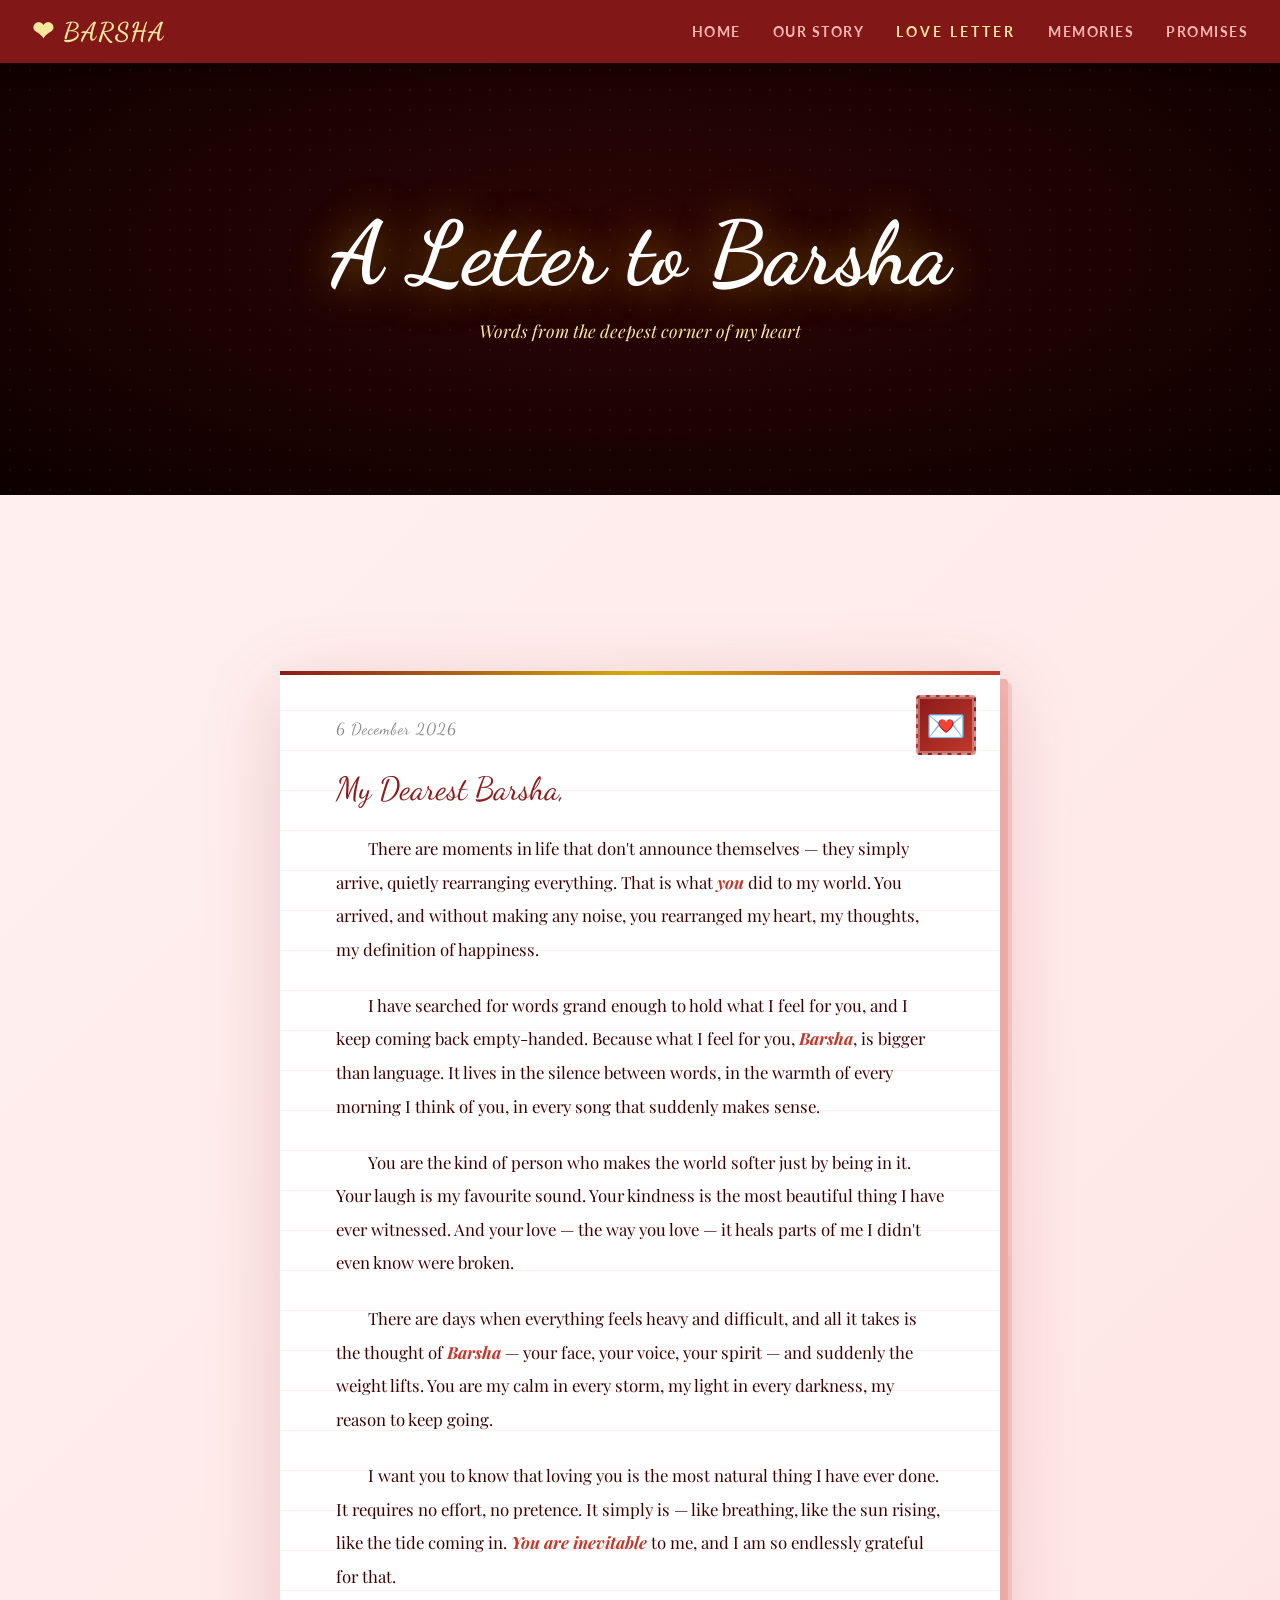
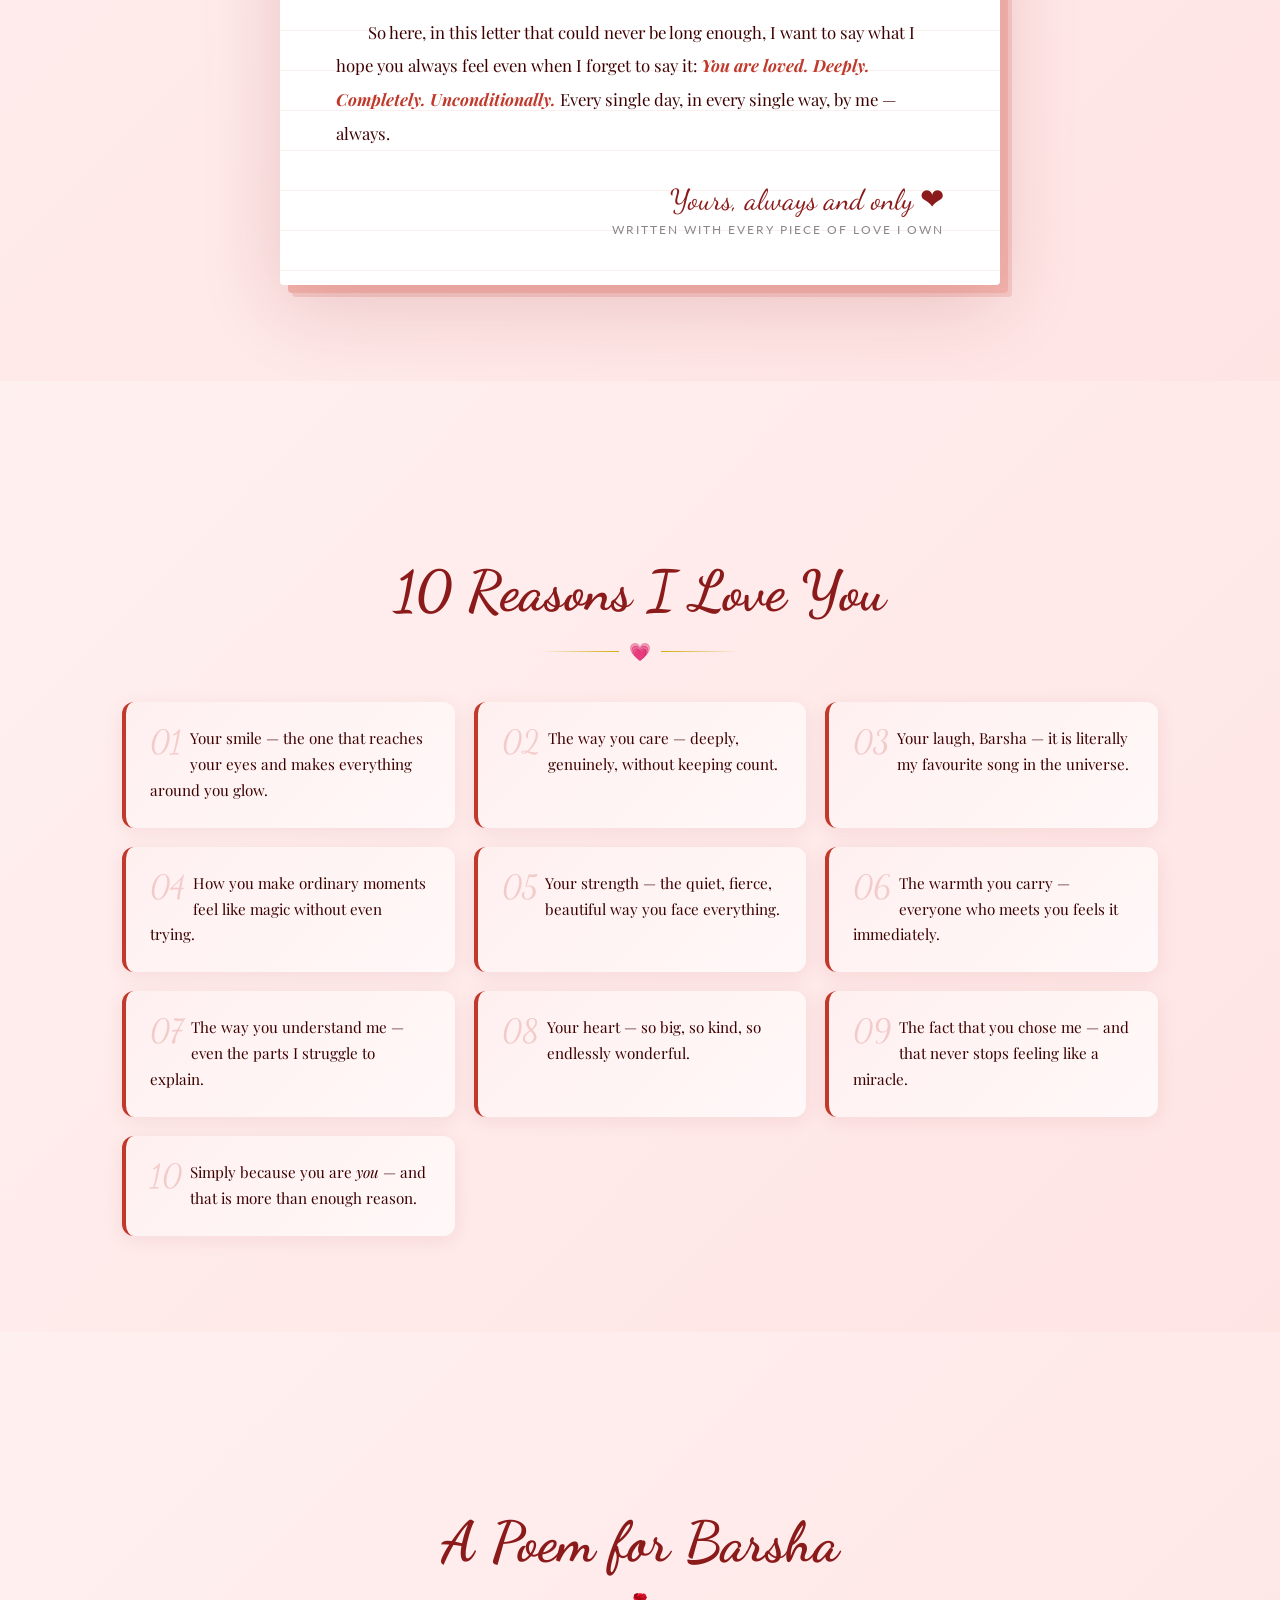
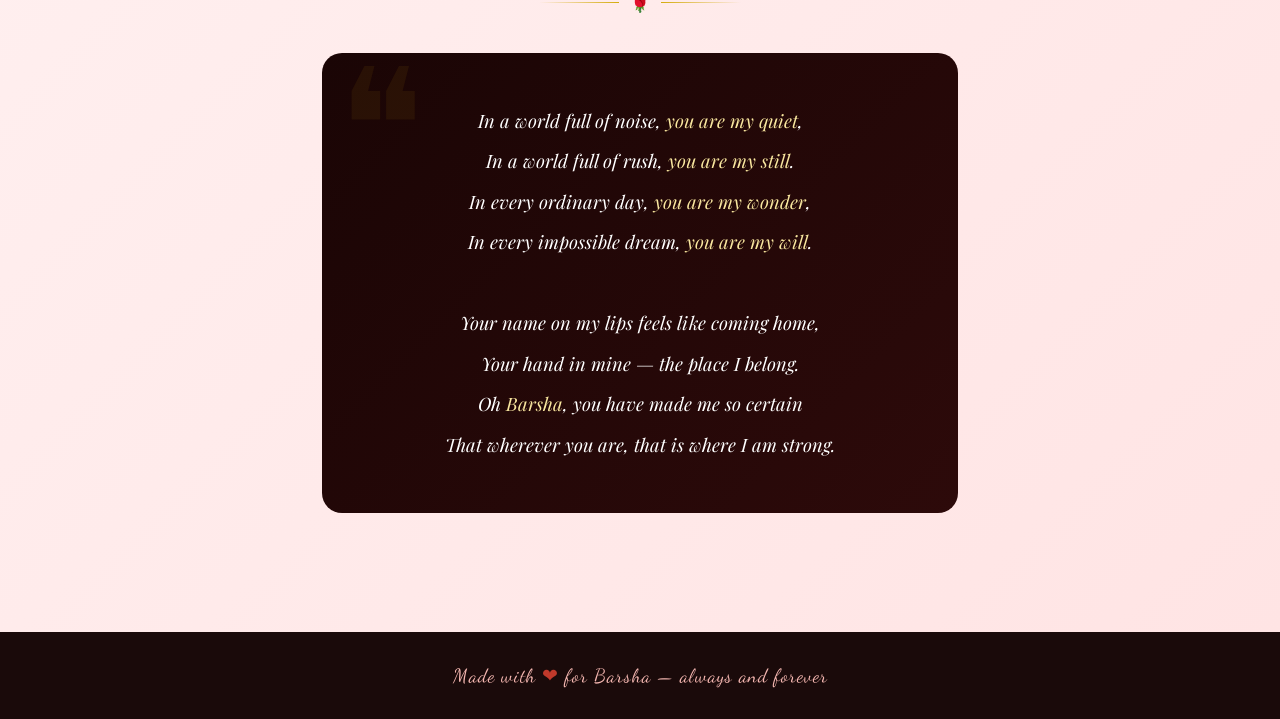
==== letter.html @ e2875b76 "💖 Launch: A romantic website for Barsha" ====
﻿<!DOCTYPE html>
<html lang="en">
<head>
  <meta charset="UTF-8" />
  <meta name="viewport" content="width=device-width, initial-scale=1.0" />
  <title>Love Letter — To Barsha</title>
  <link rel="stylesheet" href="style.css" />
  <style>
    .page-hero {
      min-height: 55vh; display: flex; align-items: center; justify-content: center;
      flex-direction: column; text-align: center;
      background: radial-gradient(ellipse at center, #2d0505 0%, #0d0000 100%);
      padding: 6rem 2rem 3rem; position: relative; overflow: hidden;
    }
    .page-hero::before {
      content: ""; position: absolute; inset: 0;
      background-image: radial-gradient(circle, rgba(212,172,13,0.08) 1px, transparent 1px);
      background-size: 20px 20px;
    }
    .page-hero h1 {
      font-family: "Dancing Script", cursive; font-size: clamp(2.5rem,8vw,5.5rem); color: #fff;
      text-shadow: 0 0 40px rgba(212,172,13,.6); position: relative; z-index: 1;
    }
    .page-hero p {
      font-family: "Playfair Display", serif; font-style: italic;
      color: #F9E79F; font-size: 1.1rem; margin-top: .8rem; position: relative; z-index: 1;
    }

    /* LETTER */
    .letter-wrapper {
      max-width: 720px; margin: 0 auto;
      background: #fff; border-radius: 4px;
      box-shadow: 0 20px 80px rgba(139,26,26,0.18), 8px 8px 0 #f5b7b1, 12px 12px 0 rgba(192,57,43,0.15);
      padding: 3rem 3.5rem; position: relative;
    }
    .letter-wrapper::before {
      content: ""; position: absolute; top: 0; left: 0; right: 0; height: 4px;
      background: linear-gradient(90deg, #8B1A1A, #D4AC0D, #C0392B);
    }
    .letter-stamp {
      position: absolute; top: 1.5rem; right: 1.5rem; width: 60px; height: 60px;
      background: linear-gradient(135deg, #8B1A1A, #C0392B); border-radius: 4px;
      display: flex; align-items: center; justify-content: center;
      font-size: 2rem; box-shadow: inset 0 0 0 2px rgba(255,255,255,0.3);
      border: 2px dashed rgba(255,255,255,0.5);
    }
    .letter-date {
      font-family: "Dancing Script", cursive; font-size: 1rem; color: #888;
      margin-bottom: 2rem; letter-spacing: 1px;
    }
    .letter-salutation {
      font-family: "Dancing Script", cursive; font-size: 2rem; color: #8B1A1A;
      margin-bottom: 1.5rem;
    }
    .letter-body p {
      font-family: "Playfair Display", serif; font-size: 1.05rem; line-height: 2;
      color: #3D0000; margin-bottom: 1.4rem; text-indent: 2rem;
    }
    .letter-body p span { color: #C0392B; font-style: italic; font-weight: 700; }
    .letter-sign {
      font-family: "Dancing Script", cursive; font-size: 1.8rem; color: #8B1A1A;
      margin-top: 2rem; text-align: right;
    }
    .letter-sign small { display: block; font-family: "Lato", sans-serif; font-size: .75rem; color: #888; letter-spacing: 2px; text-transform: uppercase; margin-top: .3rem; }

    /* PAPER LINES */
    .ruled-bg {
      background-image: repeating-linear-gradient(transparent, transparent 39px, rgba(192,57,43,0.08) 39px, rgba(192,57,43,0.08) 40px);
      background-size: 100% 40px;
    }

    /* REASONS */
    .reasons-grid {
      display: grid; grid-template-columns: repeat(auto-fit, minmax(250px, 1fr)); gap: 1.2rem;
    }
    .reason-card {
      background: linear-gradient(135deg, #fff0f0, #fff8f8); border-radius: 12px;
      padding: 1.5rem; border-left: 4px solid #C0392B;
      box-shadow: 0 4px 20px rgba(139,26,26,0.08);
      transition: transform .3s;
    }
    .reason-card:hover { transform: translateX(6px); }
    .reason-num {
      font-family: "Dancing Script", cursive; font-size: 2rem; color: rgba(192,57,43,0.2); float: left;
      margin-right: .5rem; line-height: 1;
    }
    .reason-text { font-family: "Playfair Display", serif; font-size: .95rem; color: #3D0000; line-height: 1.7; }

    /* POEM */
    .poem-wrap {
      background: linear-gradient(135deg, #1a0505, #2d0a0a); border-radius: 20px;
      padding: 3rem; text-align: center; position: relative; overflow: hidden;
    }
    .poem-wrap::before {
      content: "❝"; font-family: "Playfair Display", serif; font-size: 10rem;
      color: rgba(212,172,13,0.08); position: absolute; top: -1rem; left: 1rem; line-height: 1;
    }
    .poem-text {
      font-family: "Playfair Display", serif; font-style: italic;
      font-size: 1.15rem; line-height: 2.2; color: #fff; position: relative; z-index: 1;
    }
    .poem-text span { color: #F9E79F; }

    @media (max-width: 768px) {
      .letter-wrapper { padding: 2rem 1.5rem; }
    }
  </style>
</head>
<body>
  <div class="hearts-container" id="heartsContainer"></div>

  <nav>
    <a href="index.html" class="logo">❤ Barsha</a>
    <a href="index.html">Home</a>
    <a href="story.html">Our Story</a>
    <a href="letter.html" class="active">Love Letter</a>
    <a href="memories.html">Memories</a>
    <a href="promises.html">Promises</a>
  </nav>

  <!-- HERO -->
  <section class="page-hero">
    <h1>A Letter to Barsha</h1>
    <p>Words from the deepest corner of my heart</p>
  </section>

  <!-- LETTER -->
  <section class="bg-rose">
    <div class="section">
      <div class="letter-wrapper ruled-bg reveal">
        <div class="letter-stamp">💌</div>
        <div class="letter-date" id="letterDate">Loading date...</div>
        <div class="letter-salutation">My Dearest Barsha,</div>

        <div class="letter-body">
          <p>There are moments in life that don't announce themselves — they simply arrive, quietly rearranging everything. That is what <span>you</span> did to my world. You arrived, and without making any noise, you rearranged my heart, my thoughts, my definition of happiness.</p>

          <p>I have searched for words grand enough to hold what I feel for you, and I keep coming back empty-handed. Because what I feel for you, <span>Barsha</span>, is bigger than language. It lives in the silence between words, in the warmth of every morning I think of you, in every song that suddenly makes sense.</p>

          <p>You are the kind of person who makes the world softer just by being in it. Your laugh is my favourite sound. Your kindness is the most beautiful thing I have ever witnessed. And your love — the way you love — it heals parts of me I didn't even know were broken.</p>

          <p>There are days when everything feels heavy and difficult, and all it takes is the thought of <span>Barsha</span> — your face, your voice, your spirit — and suddenly the weight lifts. You are my calm in every storm, my light in every darkness, my reason to keep going.</p>

          <p>I want you to know that loving you is the most natural thing I have ever done. It requires no effort, no pretence. It simply is — like breathing, like the sun rising, like the tide coming in. <span>You are inevitable</span> to me, and I am so endlessly grateful for that.</p>

          <p>So here, in this letter that could never be long enough, I want to say what I hope you always feel even when I forget to say it: <span>You are loved. Deeply. Completely. Unconditionally.</span> Every single day, in every single way, by me — always.</p>
        </div>

        <div class="letter-sign">
          Yours, always and only ❤
          <small>Written with every piece of love I own</small>
        </div>
      </div>
    </div>
  </section>

  <!-- REASONS -->
  <section class="bg-rose">
    <div class="section">
      <h2 class="section-title reveal">10 Reasons I Love You</h2>
      <div class="divider reveal">💗</div>
      <div class="reasons-grid">
        <div class="reason-card reveal"><span class="reason-num">01</span><p class="reason-text">Your smile — the one that reaches your eyes and makes everything around you glow.</p></div>
        <div class="reason-card reveal"><span class="reason-num">02</span><p class="reason-text">The way you care — deeply, genuinely, without keeping count.</p></div>
        <div class="reason-card reveal"><span class="reason-num">03</span><p class="reason-text">Your laugh, Barsha — it is literally my favourite song in the universe.</p></div>
        <div class="reason-card reveal"><span class="reason-num">04</span><p class="reason-text">How you make ordinary moments feel like magic without even trying.</p></div>
        <div class="reason-card reveal"><span class="reason-num">05</span><p class="reason-text">Your strength — the quiet, fierce, beautiful way you face everything.</p></div>
        <div class="reason-card reveal"><span class="reason-num">06</span><p class="reason-text">The warmth you carry — everyone who meets you feels it immediately.</p></div>
        <div class="reason-card reveal"><span class="reason-num">07</span><p class="reason-text">The way you understand me — even the parts I struggle to explain.</p></div>
        <div class="reason-card reveal"><span class="reason-num">08</span><p class="reason-text">Your heart — so big, so kind, so endlessly wonderful.</p></div>
        <div class="reason-card reveal"><span class="reason-num">09</span><p class="reason-text">The fact that you chose me — and that never stops feeling like a miracle.</p></div>
        <div class="reason-card reveal"><span class="reason-num">10</span><p class="reason-text">Simply because you are <em>you</em> — and that is more than enough reason.</p></div>
      </div>
    </div>
  </section>

  <!-- POEM -->
  <section class="bg-rose">
    <div class="section" style="max-width:700px;">
      <h2 class="section-title reveal">A Poem for Barsha</h2>
      <div class="divider reveal">🌹</div>
      <div class="poem-wrap reveal">
        <div class="poem-text">
          In a world full of noise, <span>you are my quiet</span>,<br/>
          In a world full of rush, <span>you are my still</span>.<br/>
          In every ordinary day, <span>you are my wonder</span>,<br/>
          In every impossible dream, <span>you are my will</span>.<br/><br/>
          Your name on my lips feels like coming home,<br/>
          Your hand in mine — the place I belong.<br/>
          Oh <span>Barsha</span>, you have made me so certain<br/>
          That wherever you are, that is where I am strong.
        </div>
      </div>
    </div>
  </section>

  <footer>Made with <span>❤</span> for Barsha — always and forever</footer>

  <script>
    const container = document.getElementById("heartsContainer");
    const emojis = ["❤️","💕","💗","💌","💖","🌹","💝","✨","💞"];
    function spawnHeart() {
      const el = document.createElement("div");
      el.className = "heart-particle";
      el.textContent = emojis[Math.floor(Math.random() * emojis.length)];
      el.style.left = Math.random() * 100 + "vw";
      el.style.fontSize = (.8 + Math.random() * 1.2) + "rem";
      const dur = 7 + Math.random() * 8;
      el.style.animationDuration = dur + "s";
      container.appendChild(el);
      setTimeout(() => el.remove(), dur * 1000);
    }
    setInterval(spawnHeart, 700);

    /* Date */
    const months = ["January","February","March","April","May","June","July","August","September","October","November","December"];
    const d = new Date();
    document.getElementById("letterDate").textContent = d.getDate() + " " + months[d.getMonth()] + " " + d.getFullYear();

    /* Reveal */
    const reveals = document.querySelectorAll(".reveal");
    const obs = new IntersectionObserver(entries => {
      entries.forEach(e => { if (e.isIntersecting) e.target.classList.add("visible"); });
    }, { threshold: 0.1 });
    reveals.forEach(r => obs.observe(r));
  </script>
</body>
</html>
---- style.css ----
﻿/* =============================================
   LOVE FOR BARSHA — Shared Styles
   ============================================= */

@import url("https://fonts.googleapis.com/css2?family=Playfair+Display:ital,wght@0,400;0,700;1,400;1,700&family=Lato:wght@300;400;700&family=Dancing+Script:wght@400;700&display=swap");

:root {
  --deep-red:    #8B1A1A;
  --rose:        #C0392B;
  --blush:       #F5B7B1;
  --pink-light:  #FDE8E8;
  --gold:        #D4AC0D;
  --gold-light:  #F9E79F;
  --cream:       #FFF8F8;
  --dark:        #1A0A0A;
  --text:        #3D0000;
}

*, *::before, *::after { box-sizing: border-box; margin: 0; padding: 0; }
html { scroll-behavior: smooth; }

body {
  font-family: "Lato", sans-serif;
  background: var(--cream);
  color: var(--text);
  overflow-x: hidden;
  min-height: 100vh;
}

::-webkit-scrollbar { width: 6px; }
::-webkit-scrollbar-track { background: var(--pink-light); }
::-webkit-scrollbar-thumb { background: var(--rose); border-radius: 3px; }

/* NAV */
nav {
  position: fixed; top: 0; left: 0; right: 0; z-index: 1000;
  display: flex; justify-content: center; align-items: center; gap: 2rem;
  padding: 1rem 2rem;
  background: rgba(139,26,26,0.92);
  backdrop-filter: blur(10px);
  box-shadow: 0 2px 20px rgba(0,0,0,0.3);
}
nav .logo {
  font-family: "Dancing Script", cursive; font-size: 1.6rem;
  color: #F9E79F; text-decoration: none; margin-right: auto; letter-spacing: 1px;
}
nav a {
  color: #F5B7B1; text-decoration: none; font-size: 0.9rem;
  letter-spacing: 1.5px; text-transform: uppercase;
  transition: color .3s, letter-spacing .3s; font-weight: 700;
}
nav a:hover, nav a.active { color: #F9E79F; letter-spacing: 3px; }

/* HERO */
.hero {
  position: relative; height: 100vh;
  display: flex; flex-direction: column; align-items: center; justify-content: center;
  text-align: center; overflow: hidden;
  background: radial-gradient(ellipse at center, #2d0505 0%, #0d0000 100%);
}
.hero::before {
  content: ""; position: absolute; inset: 0;
  background-image: radial-gradient(circle, rgba(192,57,43,0.08) 1px, transparent 1px);
  background-size: 30px 30px;
  animation: bgDrift 40s linear infinite; pointer-events: none;
}
@keyframes bgDrift {
  from { background-position: 0 0; } to { background-position: 300px 300px; }
}
.hero-content { position: relative; z-index: 2; padding: 0 1rem; }
.hero h1 {
  font-family: "Dancing Script", cursive;
  font-size: clamp(3rem, 10vw, 7rem); color: #fff; line-height: 1.1;
  text-shadow: 0 0 40px rgba(192,57,43,0.8), 0 0 80px rgba(192,57,43,0.4);
  animation: fadeInUp .9s ease both;
}
.hero p {
  font-family: "Playfair Display", serif; font-style: italic;
  font-size: clamp(1rem, 2.5vw, 1.4rem); color: #F5B7B1;
  margin-top: 1.2rem; animation: fadeInUp 1.1s ease both; max-width: 600px;
}
.hero-btn {
  display: inline-block; margin-top: 2.5rem; padding: .85rem 2.5rem;
  background: transparent; border: 2px solid #D4AC0D; color: #F9E79F;
  font-family: "Lato", sans-serif; font-size: .95rem; letter-spacing: 2px;
  text-transform: uppercase; text-decoration: none; border-radius: 50px;
  transition: background .3s, color .3s, transform .2s;
  animation: fadeInUp 1.3s ease both; cursor: pointer;
}
.hero-btn:hover { background: #D4AC0D; color: #1A0A0A; transform: translateY(-3px); }

/* FLOATING HEARTS */
.hearts-container {
  position: fixed; top: 0; left: 0; width: 100%; height: 100%;
  pointer-events: none; z-index: 9999; overflow: hidden;
}
.heart-particle {
  position: absolute; bottom: -50px; font-size: 1.4rem;
  animation: floatHeart linear infinite; opacity: 0; user-select: none;
}
@keyframes floatHeart {
  0%   { transform: translateY(0) rotate(0deg);   opacity: 0; }
  10%  { opacity: .6; }
  90%  { opacity: .3; }
  100% { transform: translateY(-110vh) rotate(360deg); opacity: 0; }
}

/* SECTION */
.section { padding: 6rem 2rem; max-width: 1100px; margin: 0 auto; }
.section-title {
  font-family: "Dancing Script", cursive;
  font-size: clamp(2.2rem, 5vw, 3.5rem); color: #8B1A1A; text-align: center; margin-bottom: .5rem;
}
.section-sub {
  font-family: "Playfair Display", serif; font-style: italic;
  text-align: center; color: #C0392B; font-size: 1rem; margin-bottom: 3rem;
}
.divider {
  display: flex; align-items: center; justify-content: center;
  gap: .6rem; margin: 1rem 0 2.5rem; color: #D4AC0D; font-size: 1.1rem;
}
.divider::before, .divider::after {
  content: ""; display: block; height: 1px; width: 80px;
}
.divider::before { background: linear-gradient(to right, transparent, #D4AC0D); }
.divider::after  { background: linear-gradient(to left, transparent, #D4AC0D); }

/* CARD */
.card {
  background: #fff; border-radius: 16px;
  box-shadow: 0 8px 40px rgba(139,26,26,0.12); padding: 2rem;
  transition: transform .3s, box-shadow .3s;
}
.card:hover { transform: translateY(-6px); box-shadow: 0 16px 50px rgba(139,26,26,0.2); }

/* ANIMATIONS */
@keyframes fadeInUp {
  from { opacity: 0; transform: translateY(30px); } to { opacity: 1; transform: translateY(0); }
}
@keyframes fadeIn { from { opacity: 0; } to { opacity: 1; } }
@keyframes pulse { 0%, 100% { transform: scale(1); } 50% { transform: scale(1.08); } }

.reveal { opacity: 0; transform: translateY(40px); transition: opacity .7s ease, transform .7s ease; }
.reveal.visible { opacity: 1; transform: translateY(0); }

/* FOOTER */
footer {
  background: #1A0A0A; color: #F5B7B1; text-align: center; padding: 2rem;
  font-family: "Dancing Script", cursive; font-size: 1.2rem; letter-spacing: 1px;
}
footer span { color: #C0392B; }

/* BG VARIANTS */
.bg-rose { background: linear-gradient(135deg, #fff0f0 0%, #ffe4e4 100%); min-height: 100vh; padding-top: 80px; }
.bg-dark { background: linear-gradient(160deg, #1a0505 0%, #2d0a0a 60%, #1a0505 100%); min-height: 100vh; padding-top: 80px; color: #fff; }

/* RESPONSIVE */
@media (max-width: 768px) {
  nav { gap: 1rem; padding: .8rem 1rem; }
  nav .logo { font-size: 1.2rem; }
  nav a { font-size: .75rem; letter-spacing: 1px; }
  .section { padding: 4rem 1.2rem; }
}
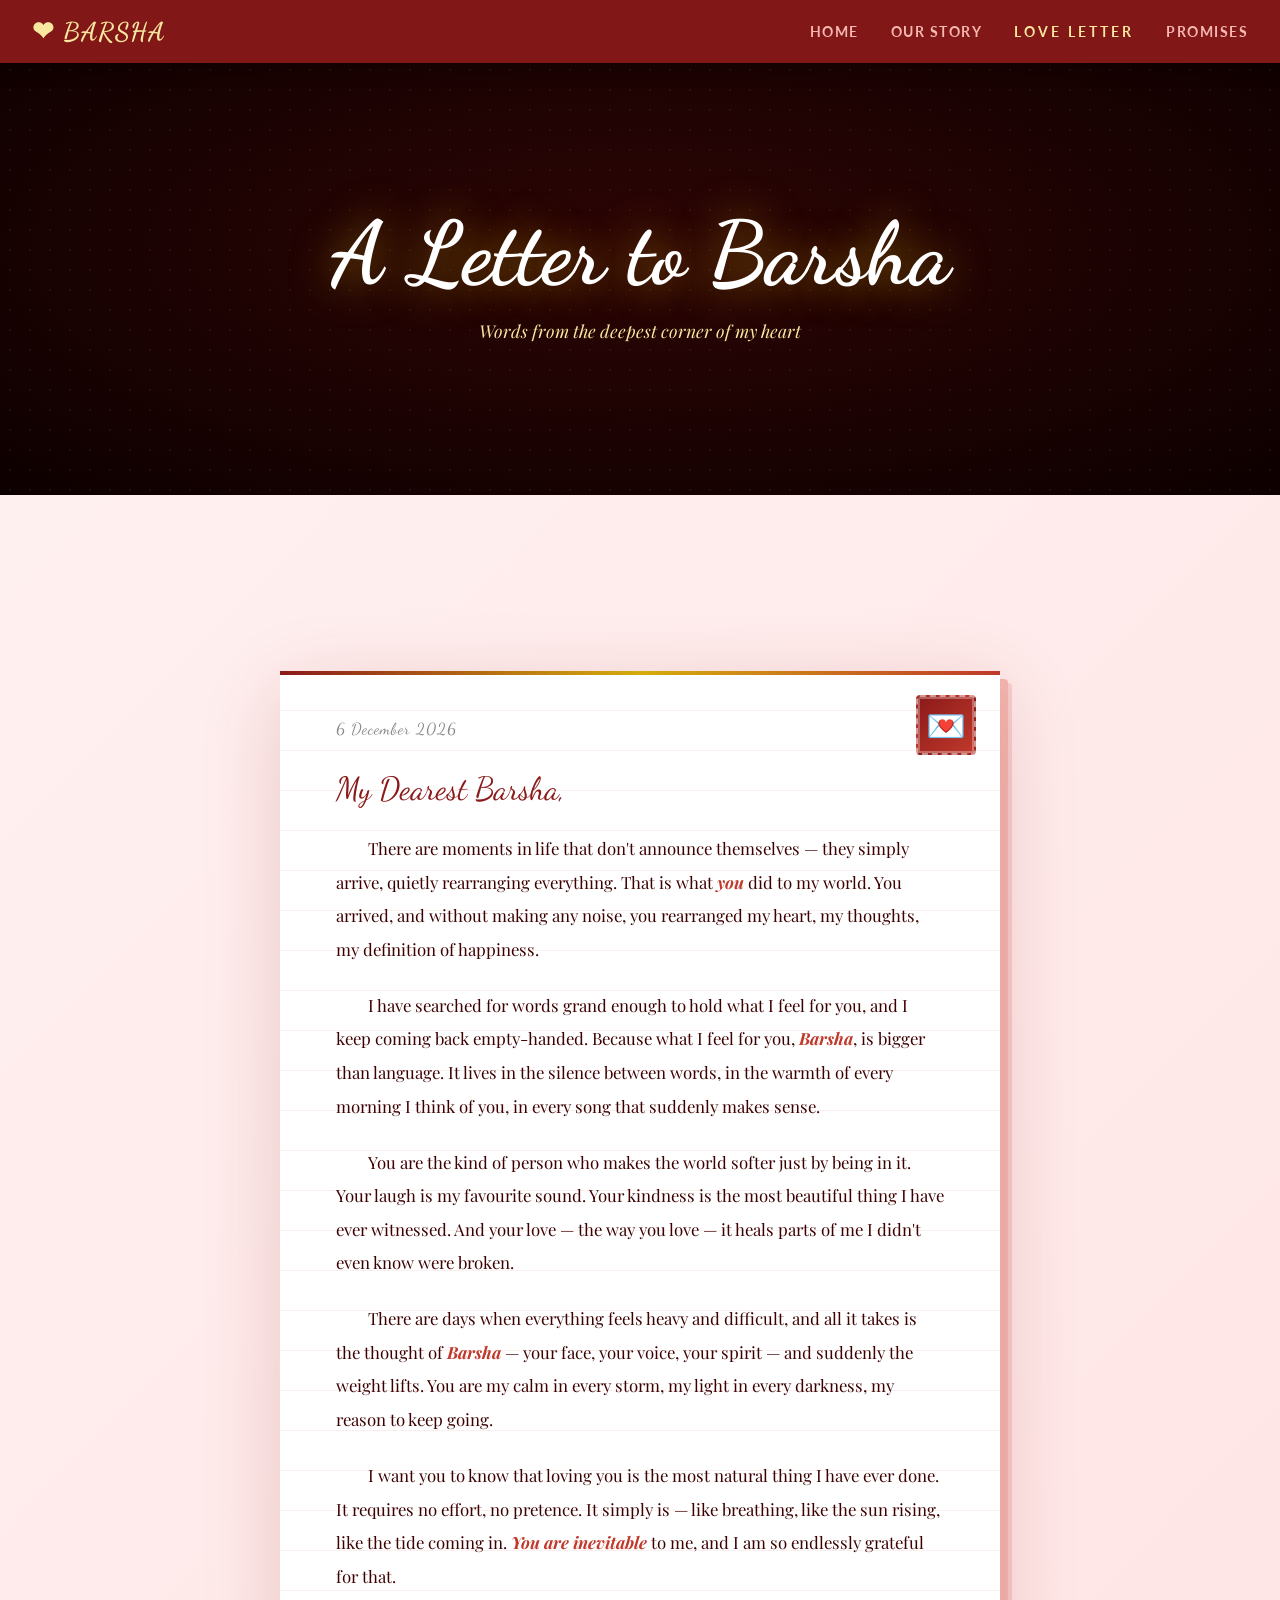
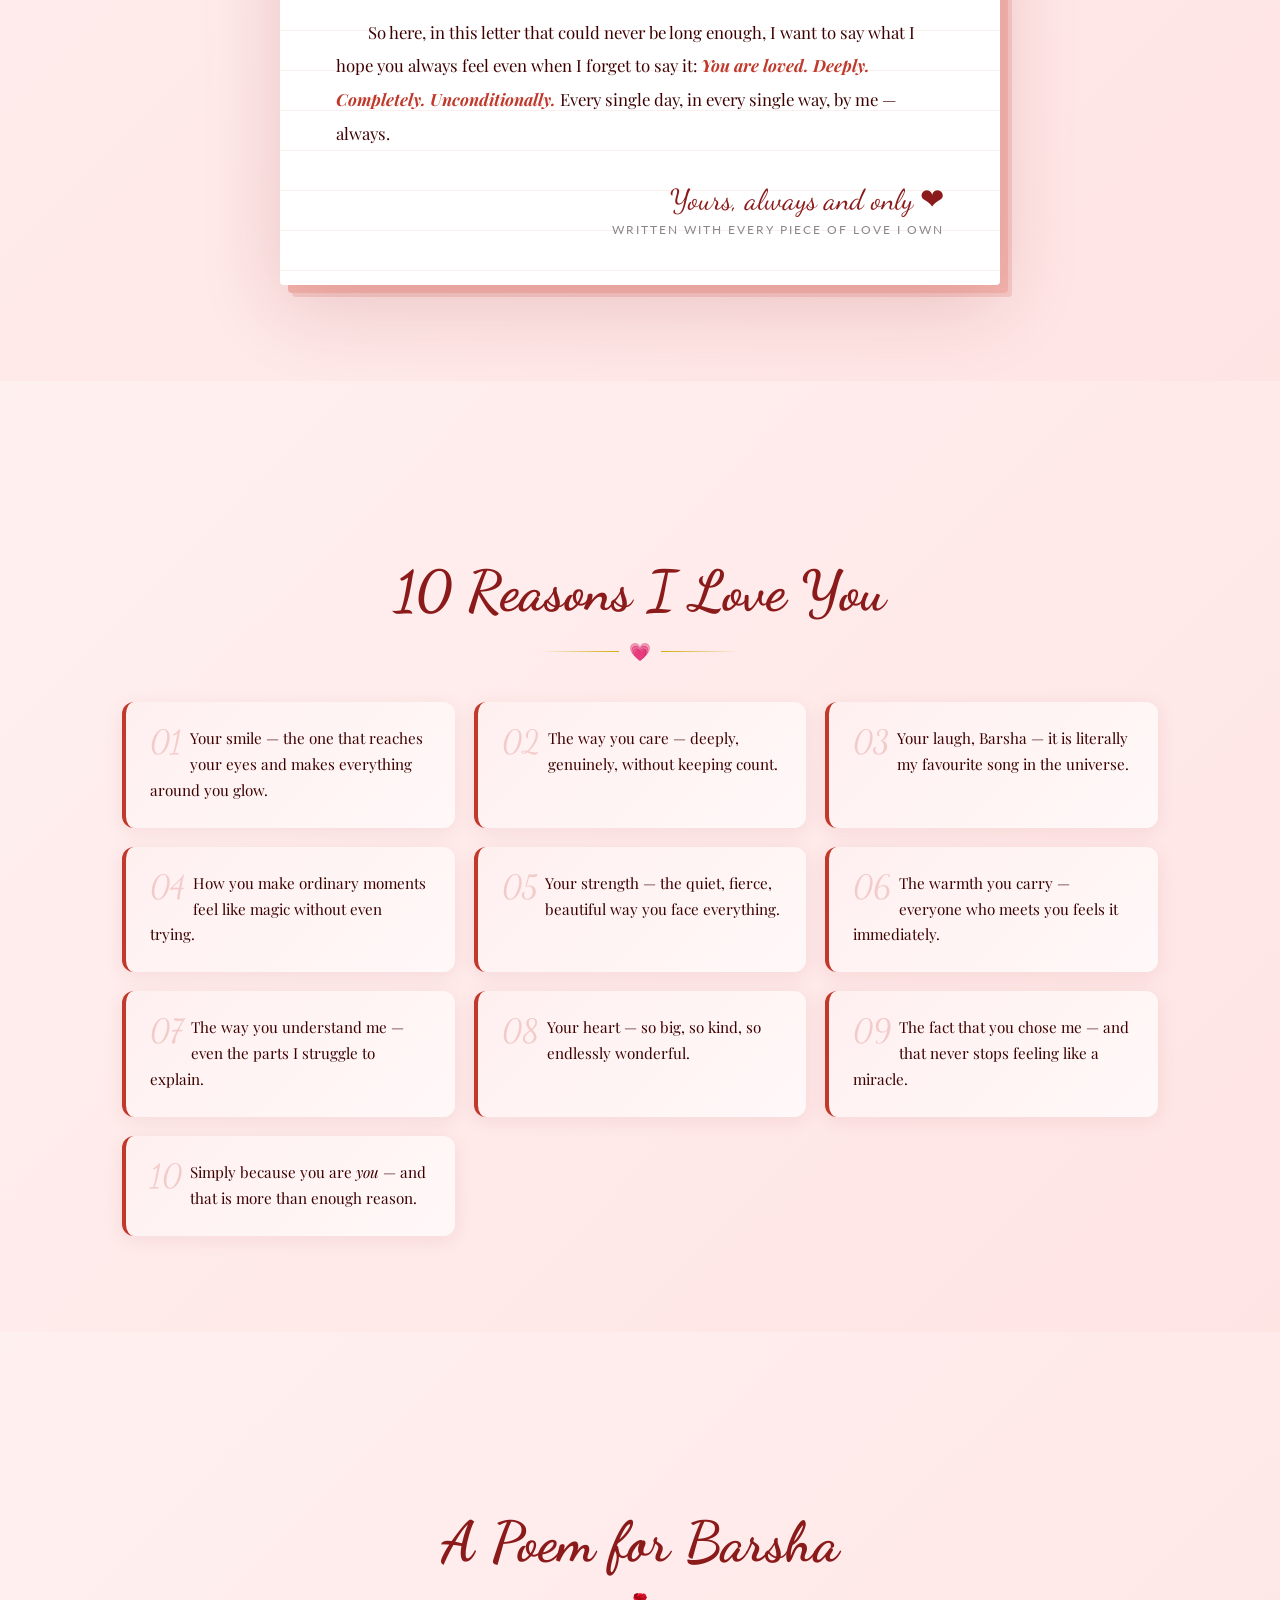
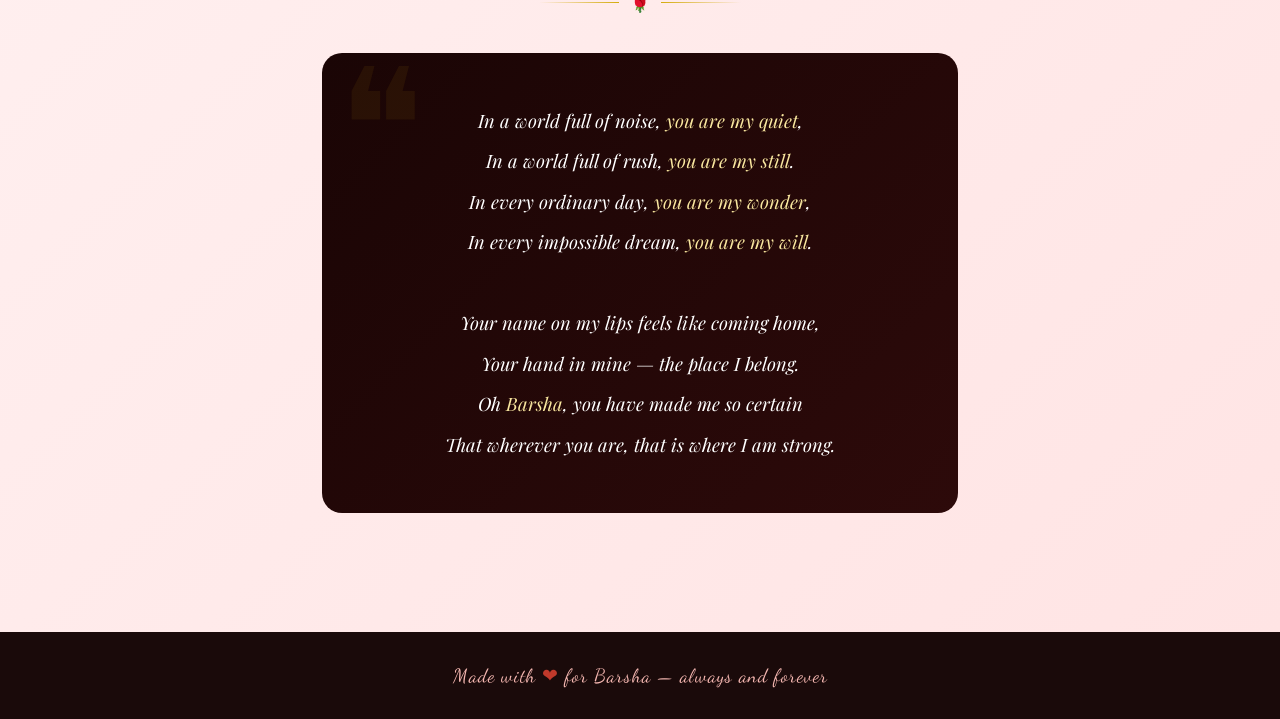
==== commit 1406e130: "Remove memories page and navigation links" ====
--- a/letter.html
+++ b/letter.html
@@ -114,7 +114,6 @@
     <a href="index.html">Home</a>
     <a href="story.html">Our Story</a>
     <a href="letter.html" class="active">Love Letter</a>
-    <a href="memories.html">Memories</a>
     <a href="promises.html">Promises</a>
   </nav>
 
@@ -226,3 +225,4 @@
   </script>
 </body>
 </html>
+
